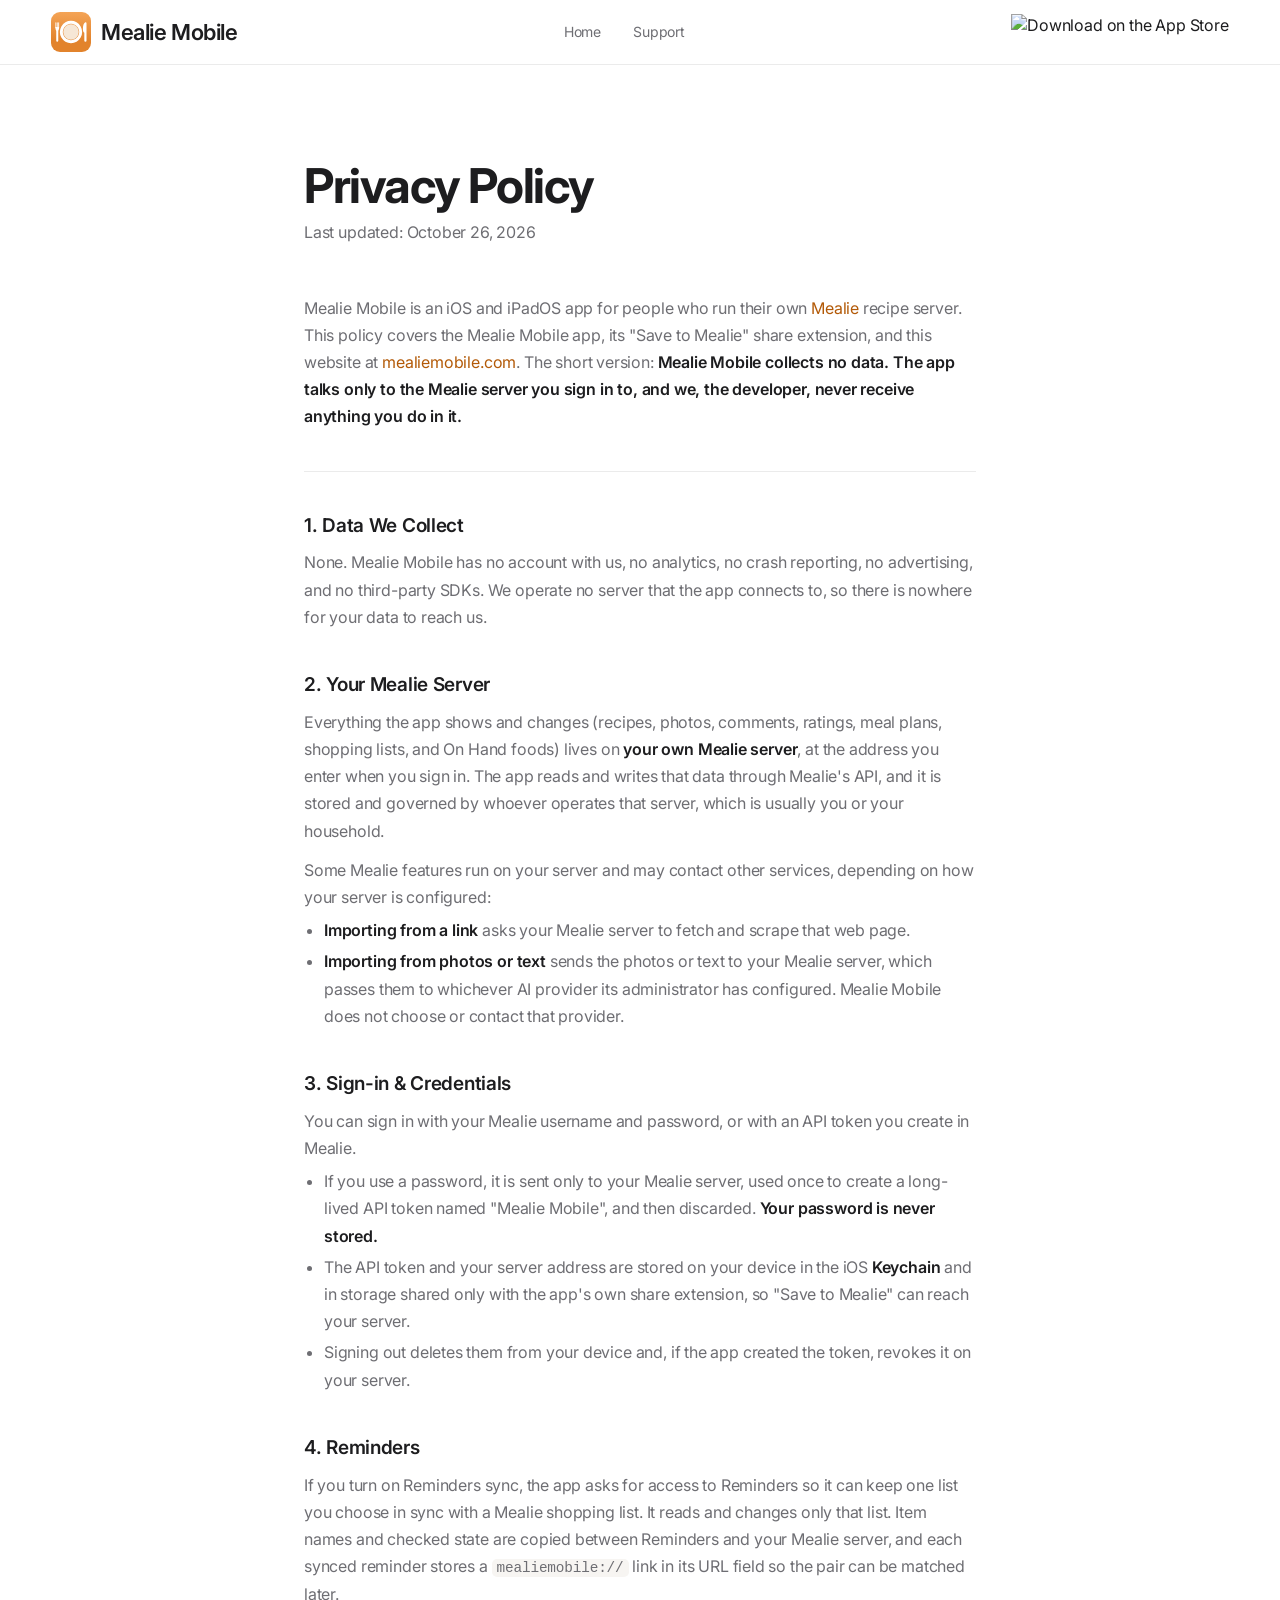
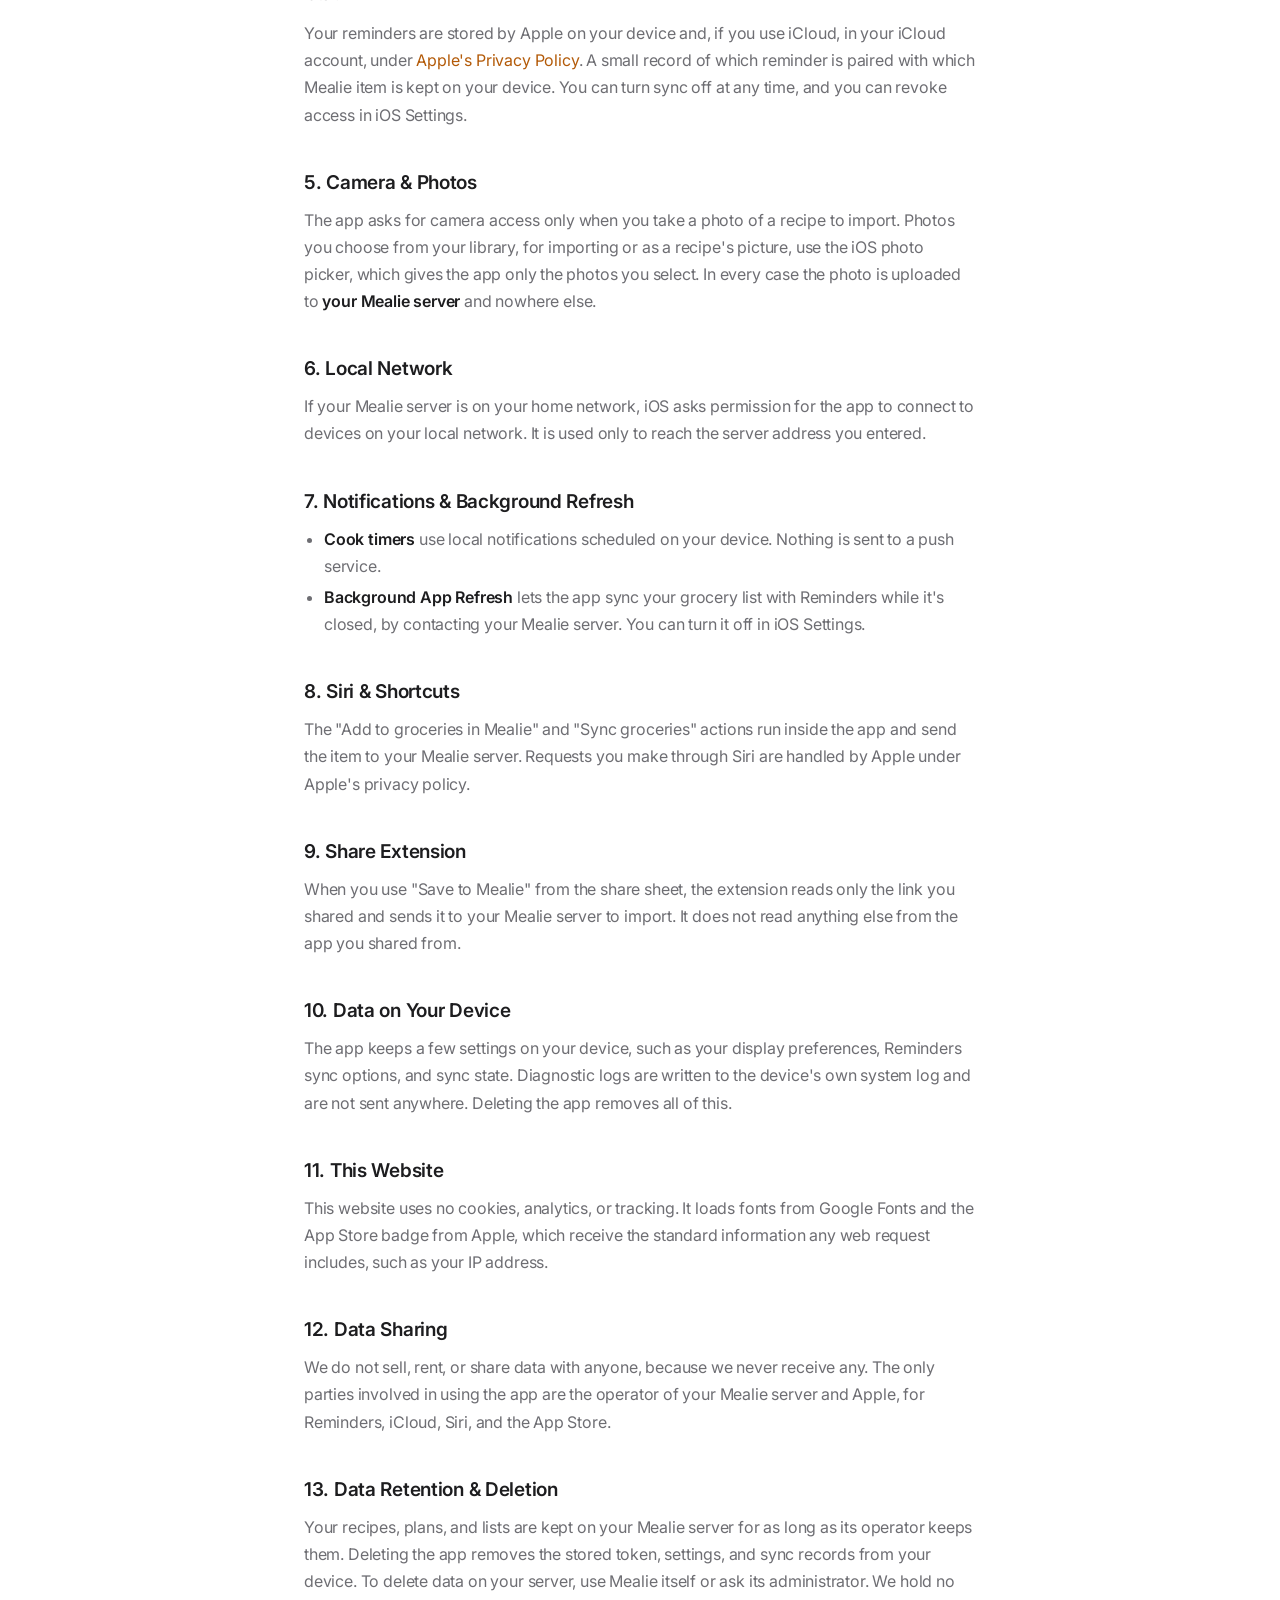
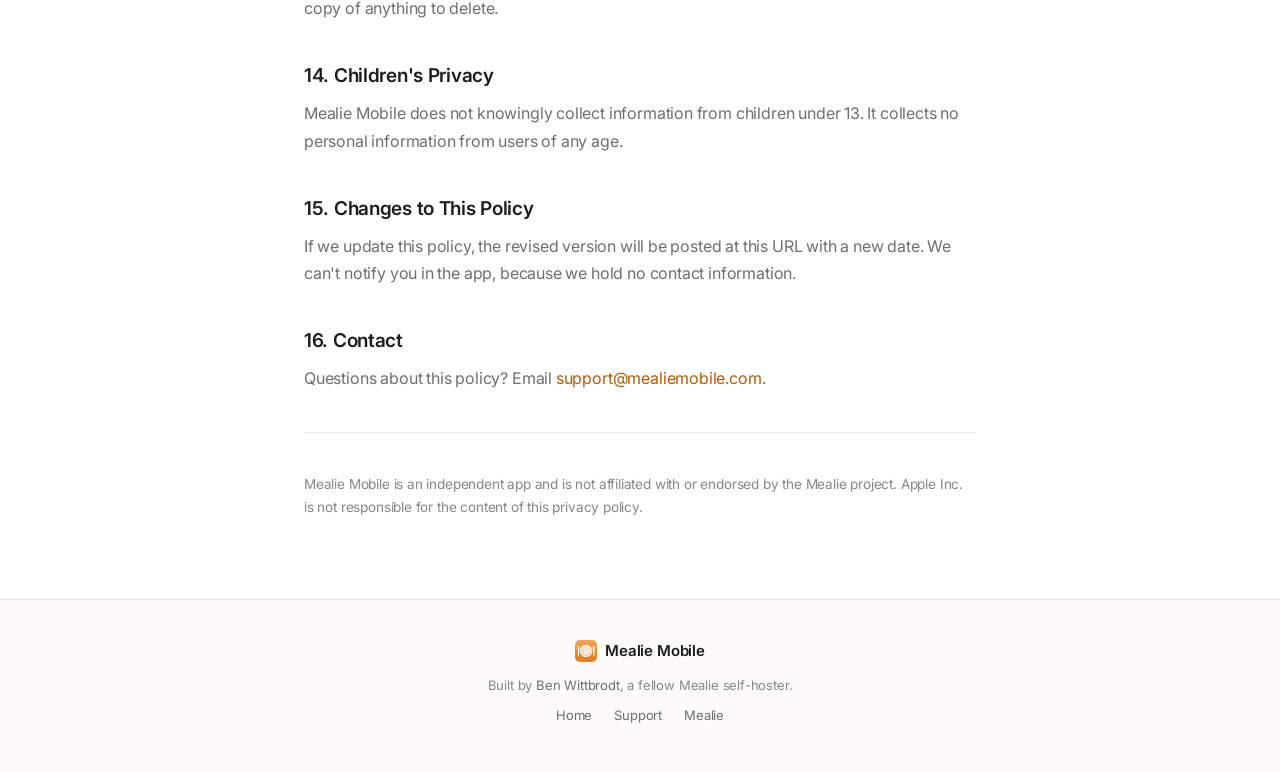
==== privacy.html @ fdcc12df "initial commit" ====
<!DOCTYPE html>
<html lang="en">

<head>
  <meta charset="UTF-8" />
  <meta name="viewport" content="width=device-width, initial-scale=1.0" />
  <title>Privacy Policy — Mealie Mobile</title>
  <meta name="description" content="Mealie Mobile Privacy Policy — how your data is handled." />
  <link rel="icon" href="mealie_icon.svg" type="image/svg+xml" />
  <link rel="icon" href="ios_icon.png" type="image/png" />
  <link rel="apple-touch-icon" href="ios_icon.png" />
  <link rel="preconnect" href="https://fonts.googleapis.com" />
  <link rel="preconnect" href="https://fonts.gstatic.com" crossorigin />
  <link href="https://fonts.googleapis.com/css2?family=Inter:wght@300;400;500;600;700&display=swap" rel="stylesheet" />
  <link rel="stylesheet" href="style.css" />
</head>

<body>

  <!-- NAV -->
  <nav>
    <div class="container nav-inner">
      <a class="logo" href="index.html">
        <img src="mealie_icon.svg" alt="" />
        <span>Mealie Mobile</span>
      </a>
      <div class="nav-links">
        <a href="index.html">Home</a>
        <a href="support.html">Support</a>
      </div>
      <a class="nav-cta" href="index.html#download" aria-label="Download Mealie Mobile on the App Store">
        <img src="https://tools.applemediaservices.com/api/badges/download-on-the-app-store/black/en-us?size=250x83"
          alt="Download on the App Store" />
      </a>
    </div>
  </nav>

  <main>
    <div class="privacy-wrap">
      <h1>Privacy Policy</h1>
      <p class="privacy-meta">Last updated: October 26, 2026</p>

      <p>Mealie Mobile is an iOS and iPadOS app for people who run their own <a href="https://mealie.io"
          target="_blank" rel="noopener">Mealie</a> recipe server. This policy covers the Mealie Mobile app, its
        "Save to Mealie" share extension, and this website at <a href="https://mealiemobile.com">mealiemobile.com</a>. The short version: <strong>Mealie Mobile collects no data.
          The app talks only to the Mealie server you sign in to, and we, the developer, never receive anything you do in
          it.</strong></p>

      <hr class="privacy-divider" />

      <h2>1. Data We Collect</h2>
      <p>None. Mealie Mobile has no account with us, no analytics, no crash reporting, no advertising, and no
        third-party SDKs. We operate no server that the app connects to, so there is nowhere for your data to reach us.
      </p>

      <h2>2. Your Mealie Server</h2>
      <p>Everything the app shows and changes (recipes, photos, comments, ratings, meal plans, shopping lists, and On
        Hand foods) lives on <strong>your own Mealie server</strong>, at the address you enter when you sign in. The
        app reads and writes that data through Mealie's API, and it is stored and governed by whoever operates that
        server, which is usually you or your household.</p>
      <p>Some Mealie features run on your server and may contact other services, depending on how your server is
        configured:</p>
      <ul>
        <li><strong>Importing from a link</strong> asks your Mealie server to fetch and scrape that web page.</li>
        <li><strong>Importing from photos or text</strong> sends the photos or text to your Mealie server, which passes
          them to whichever AI provider its administrator has configured. Mealie Mobile does not choose or contact that
          provider.</li>
      </ul>

      <h2>3. Sign-in &amp; Credentials</h2>
      <p>You can sign in with your Mealie username and password, or with an API token you create in Mealie.</p>
      <ul>
        <li>If you use a password, it is sent only to your Mealie server, used once to create a long-lived API token
          named "Mealie Mobile", and then discarded. <strong>Your password is never stored.</strong></li>
        <li>The API token and your server address are stored on your device in the iOS <strong>Keychain</strong> and in
          storage shared only with the app's own share extension, so "Save to Mealie" can reach your server.</li>
        <li>Signing out deletes them from your device and, if the app created the token, revokes it on your server.</li>
      </ul>

      <h2>4. Reminders</h2>
      <p>If you turn on Reminders sync, the app asks for access to Reminders so it can keep one list you choose in sync
        with a Mealie shopping list. It reads and changes only that list. Item names and checked state are copied between
        Reminders and your Mealie server, and each synced reminder stores a <code>mealiemobile://</code> link in its URL
        field so the pair can be matched later.</p>
      <p>Your reminders are stored by Apple on your device and, if you use iCloud, in your iCloud account, under
        <a href="https://www.apple.com/legal/privacy/" target="_blank" rel="noopener">Apple's Privacy Policy</a>. A
        small record of which reminder is paired with which Mealie item is kept on your device. You can turn sync off
        at any time, and you can revoke access in iOS Settings.</p>

      <h2>5. Camera &amp; Photos</h2>
      <p>The app asks for camera access only when you take a photo of a recipe to import. Photos you choose from your
        library, for importing or as a recipe's picture, use the iOS photo picker, which gives the app only the photos
        you select. In every case the photo is uploaded to <strong>your Mealie server</strong> and nowhere else.</p>

      <h2>6. Local Network</h2>
      <p>If your Mealie server is on your home network, iOS asks permission for the app to connect to devices on your
        local network. It is used only to reach the server address you entered.</p>

      <h2>7. Notifications &amp; Background Refresh</h2>
      <ul>
        <li><strong>Cook timers</strong> use local notifications scheduled on your device. Nothing is sent to a push
          service.</li>
        <li><strong>Background App Refresh</strong> lets the app sync your grocery list with Reminders while it's
          closed, by contacting your Mealie server. You can turn it off in iOS Settings.</li>
      </ul>

      <h2>8. Siri &amp; Shortcuts</h2>
      <p>The "Add to groceries in Mealie" and "Sync groceries" actions run inside the app and send the item to your
        Mealie server. Requests you make through Siri are handled by Apple under Apple's privacy policy.</p>

      <h2>9. Share Extension</h2>
      <p>When you use "Save to Mealie" from the share sheet, the extension reads only the link you shared and sends it
        to your Mealie server to import. It does not read anything else from the app you shared from.</p>

      <h2>10. Data on Your Device</h2>
      <p>The app keeps a few settings on your device, such as your display preferences, Reminders sync options, and sync
        state. Diagnostic logs are written to the device's own system log and are not sent anywhere. Deleting the app
        removes all of this.</p>

      <h2>11. This Website</h2>
      <p>This website uses no cookies, analytics, or tracking. It loads fonts from Google Fonts and the App Store
        badge from Apple, which receive the standard information any web request includes, such as your IP address.</p>

      <h2>12. Data Sharing</h2>
      <p>We do not sell, rent, or share data with anyone, because we never receive any. The only parties involved in
        using the app are the operator of your Mealie server and Apple, for Reminders, iCloud, Siri, and the App Store.
      </p>

      <h2>13. Data Retention &amp; Deletion</h2>
      <p>Your recipes, plans, and lists are kept on your Mealie server for as long as its operator keeps them. Deleting
        the app removes the stored token, settings, and sync records from your device. To delete data on your server,
        use Mealie itself or ask its administrator. We hold no copy of anything to delete.</p>

      <h2>14. Children's Privacy</h2>
      <p>Mealie Mobile does not knowingly collect information from children under 13. It collects no personal
        information from users of any age.</p>

      <h2>15. Changes to This Policy</h2>
      <p>If we update this policy, the revised version will be posted at this URL with a new date. We can't notify
        you in the app, because we hold no contact information.</p>

      <h2>16. Contact</h2>
      <p>Questions about this policy? Email <a href="mailto:support@mealiemobile.com">support@mealiemobile.com</a>.</p>

      <hr class="privacy-divider" />
      <p style="font-size:0.85rem; color: var(--text-3);">Mealie Mobile is an independent app and is not affiliated with
        or endorsed by the Mealie project. Apple Inc. is not responsible for the content of this privacy policy.</p>
    </div>
  </main>

  <footer>
    <div class="container">
      <a class="footer-logo" href="index.html">
        <img src="mealie_icon.svg" alt="" />
        <span>Mealie Mobile</span>
      </a>
      <p>Built by <a href="https://benwittbrodt.com" target="_blank">Ben Wittbrodt</a>, a fellow Mealie self-hoster.</p>
      <div class="footer-links">
        <a href="index.html">Home</a>
        <a href="support.html">Support</a>
        <a href="https://mealie.io" target="_blank" rel="noopener">Mealie</a>
      </div>
    </div>
  </footer>

</body>

</html>
---- style.css ----
:root {
  --bg: #FFFFFF;
  --bg-soft: #F7F5F2;
  --bg-tint: #FCFBF9;
  --panel: #FFFFFF;

  --text: #1D1D1F;
  --text-2: #6E6E73;
  --text-3: #86868B;

  --border: rgba(0, 0, 0, 0.08);
  --border-2: rgba(0, 0, 0, 0.14);

  /* AccentColor from the app's asset catalog */
  --accent: #E58325;
  --accent-hover: #C96A12;
  /* Darker shade for small text on white, where the brand orange is too light to read */
  --accent-text: #B35A08;

  --max-width: 1280px;

  --accent-glow: rgba(229, 131, 37, 0.25);
  --elev-3: 0 20px 60px rgba(50, 30, 15, 0.10), 0 4px 12px rgba(50, 30, 15, 0.04);
}

* {
  margin: 0;
  padding: 0;
  box-sizing: border-box;
}

html {
  scroll-behavior: smooth;
}

body {
  font-family: 'Inter', -apple-system, BlinkMacSystemFont, 'SF Pro Display', 'SF Pro Text', Helvetica, sans-serif;
  background: var(--bg);
  color: var(--text);
  line-height: 1.47;
  letter-spacing: -0.011em;
  -webkit-font-smoothing: antialiased;
  -moz-osx-font-smoothing: grayscale;
}

a {
  color: inherit;
  text-decoration: none;
}

img {
  display: block;
  max-width: 100%;
}

code {
  font-family: ui-monospace, 'SF Mono', Menlo, monospace;
  font-size: 0.9em;
  background: var(--bg-soft);
  padding: 1px 5px;
  border-radius: 5px;
}

.container {
  width: min(92%, var(--max-width));
  margin: 0 auto;
}

/* ── NAV ─────────────────────────────────────────────── */
nav {
  position: sticky;
  top: 0;
  z-index: 100;
  backdrop-filter: saturate(180%) blur(20px);
  -webkit-backdrop-filter: saturate(180%) blur(20px);
  background: rgba(255, 255, 255, 0.72);
  border-bottom: 1px solid var(--border);
}

.nav-inner {
  height: 64px;
  display: flex;
  align-items: center;
  justify-content: space-between;
}

.logo {
  display: flex;
  align-items: center;
  gap: 10px;
  font-weight: 600;
  font-size: 22px;
  letter-spacing: -0.02em;
  color: var(--text);
}

.logo img {
  width: 40px;
  height: 40px;
}

.nav-links {
  display: flex;
  gap: 32px;
  font-size: 14px;
  color: var(--text-2);
}

.nav-links a:hover {
  color: var(--text);
}

.nav-cta img {
  height: 36px;
  transition: opacity 0.2s;
}

.nav-cta:hover img {
  opacity: 0.82;
}

/* ── HERO ────────────────────────────────────────────── */
.hero {
  padding: 96px 0 80px;
  background:
    radial-gradient(ellipse 50% 60% at 80% 40%, rgba(229, 131, 37, 0.10), transparent 70%),
    var(--bg);
}

.hero-grid {
  display: grid;
  grid-template-columns: 1fr 1fr;
  gap: 96px;
  align-items: center;
}

.hero h1 {
  font-size: clamp(48px, 6.6vw, 88px);
  font-weight: 700;
  line-height: 1.02;
  letter-spacing: -0.045em;
  max-width: 760px;
  margin-bottom: 28px;
  color: var(--text);
}

.accent {
  color: var(--accent);
}

.hero-sub {
  font-size: clamp(18px, 1.7vw, 22px);
  color: var(--text-2);
  max-width: 560px;
  margin-bottom: 40px;
  line-height: 1.42;
  letter-spacing: -0.01em;
}

.hero-actions {
  display: flex;
  align-items: center;
  gap: 14px;
  flex-wrap: wrap;
}

.hero-note {
  margin-top: 20px;
  font-size: 14px;
  color: var(--text-3);
}

.btn-primary {
  background: var(--accent);
  color: #fff;
  font-weight: 500;
  font-size: 15px;
  padding: 12px 22px;
  border-radius: 999px;
  transition: background 0.18s;
}

.btn-primary:hover {
  background: var(--accent-hover);
}

.btn-secondary {
  color: var(--accent-text);
  font-weight: 500;
  font-size: 15px;
  padding: 12px 22px;
  border-radius: 999px;
  background: rgba(229, 131, 37, 0.13);
  display: inline-flex;
  align-items: center;
  gap: 8px;
  transition: background 0.18s, color 0.18s;
}

.btn-secondary:hover {
  background: rgba(229, 131, 37, 0.2);
  color: var(--accent-hover);
}

/* Device frame for hero + features
   Aspect ratio matches the iPhone 18 Pro screenshots (1206 × 2622). */
.device-frame {
  --device-ratio: 1206 / 2622;
  position: relative;
  width: 100%;
  max-width: 340px;
  margin: 0 auto;
  background: #0E0E10;
  border-radius: 44px;
  padding: 10px;
  box-shadow:
    0 1px 0 rgba(255, 255, 255, 0.4) inset,
    0 0 0 1px rgba(0, 0, 0, 0.08),
    0 30px 80px rgba(50, 30, 15, 0.22),
    0 10px 30px rgba(50, 30, 15, 0.12);
}

.device-screen {
  position: relative;
  width: 100%;
  aspect-ratio: var(--device-ratio);
  border-radius: 36px;
  overflow: hidden;
  background:
    radial-gradient(ellipse at 50% 0%, rgba(229, 131, 37, 0.18), transparent 60%),
    linear-gradient(180deg, #FCF7F2 0%, #F3E7DA 100%);
}

.device-screen img {
  display: block;
  width: 100%;
  height: auto;
}

/* ── METRICS STRIP ───────────────────────────────────── */
.metrics {
  position: relative;
  overflow: hidden;
  border-top: 1px solid var(--border);
  border-bottom: 1px solid var(--border);
  background: var(--bg-tint);
}

.metrics::before {
  content: '';
  position: absolute;
  inset: 0;
  background:
    radial-gradient(ellipse 60% 100% at 50% 0%, rgba(229, 131, 37, 0.06), transparent 70%);
  pointer-events: none;
}

.metrics-grid {
  position: relative;
  display: grid;
  grid-template-columns: repeat(3, 1fr);
  padding: 56px 0;
  gap: 0;
}

.metric {
  position: relative;
  display: flex;
  flex-direction: column;
  align-items: center;
  text-align: center;
  padding: 8px 24px;
}

.metric+.metric::before {
  content: '';
  position: absolute;
  left: 0;
  top: 12%;
  bottom: 12%;
  width: 1px;
  background: var(--border);
}

.metric-icon {
  width: 64px;
  height: 64px;
  margin-bottom: 16px;
  display: flex;
  align-items: center;
  justify-content: center;
  border-radius: 18px;
  color: var(--accent);
  background: rgba(229, 131, 37, 0.10);
}

.metric-icon svg {
  width: 32px;
  height: 32px;
}

.metric-value {
  display: block;
  font-size: 28px;
  font-weight: 700;
  letter-spacing: -0.025em;
  margin-bottom: 6px;
  color: var(--text);
}

.metric-label {
  display: block;
  font-size: 14px;
  color: var(--text-2);
  max-width: 240px;
}

/* ── FEATURE SECTIONS ────────────────────────────────── */
.feature {
  padding: 120px 0;
}

.feature.alt {
  background: var(--bg-soft);
}

.feature-grid {
  display: grid;
  grid-template-columns: 1fr 1fr;
  gap: 96px;
  align-items: center;
}

.feature-grid.reverse> :first-child {
  order: 2;
}

.eyebrow {
  color: var(--accent-text);
  font-size: 13px;
  font-weight: 600;
  letter-spacing: 0.12em;
  text-transform: uppercase;
  margin-bottom: 18px;
}

.feature-callout {
  margin-top: 28px;
  padding: 16px 18px;
  background: rgba(229, 131, 37, 0.07);
  border: 1px solid rgba(229, 131, 37, 0.22);
  border-radius: 14px;
  display: flex;
  gap: 12px;
  align-items: flex-start;
  max-width: 520px;
}

.feature-callout .fc-icon {
  flex-shrink: 0;
  width: 22px;
  height: 22px;
  border-radius: 50%;
  background: var(--accent);
  color: #fff;
  display: flex;
  align-items: center;
  justify-content: center;
  margin-top: 1px;
}

.feature-callout .fc-icon svg {
  width: 14px;
  height: 14px;
}

.feature-callout p {
  font-size: 15px;
  line-height: 1.45;
  color: var(--text-2);
  margin: 0;
  max-width: none;
}

.feature-callout strong {
  color: var(--text);
  font-weight: 600;
}

.feature h2 {
  font-size: clamp(36px, 4.6vw, 56px);
  font-weight: 700;
  line-height: 1.05;
  letter-spacing: -0.035em;
  margin-bottom: 22px;
  color: var(--text);
}

.feature p {
  font-size: 19px;
  color: var(--text-2);
  max-width: 520px;
  line-height: 1.5;
  letter-spacing: -0.011em;
}

.feature p+p {
  margin-top: 16px;
}

.feature-list {
  list-style: none;
  margin-top: 24px;
  display: grid;
  gap: 10px;
  max-width: 520px;
}

.feature-list li {
  position: relative;
  padding-left: 28px;
  font-size: 16px;
  color: var(--text-2);
  line-height: 1.45;
}

.feature-list li::before {
  content: '';
  position: absolute;
  left: 2px;
  top: 4px;
  width: 16px;
  height: 16px;
  border-radius: 50%;
  background: rgba(229, 131, 37, 0.15) url("data:image/svg+xml,%3Csvg xmlns='http://www.w3.org/2000/svg' viewBox='0 0 24 24' fill='none' stroke='%23C96A12' stroke-width='3.2' stroke-linecap='round' stroke-linejoin='round'%3E%3Cpath d='M6 12.5l4 4 8-9'/%3E%3C/svg%3E") center / 10px no-repeat;
}

.feature-list strong {
  color: var(--text);
  font-weight: 600;
}

/* ── PREMIUM (apple.com-style halo block) ────────────── */
.premium {
  padding: 160px 0;
  text-align: center;
  background:
    radial-gradient(ellipse 60% 60% at 50% 40%, rgba(229, 131, 37, 0.10), transparent 65%),
    var(--bg);
  border-top: 1px solid var(--border);
  border-bottom: 1px solid var(--border);
}

.premium .eyebrow {
  display: inline-block;
}

.premium h2 {
  font-size: clamp(40px, 5.4vw, 72px);
  font-weight: 700;
  line-height: 1.04;
  letter-spacing: -0.04em;
  max-width: 900px;
  margin: 0 auto 22px;
}

.premium p {
  max-width: 640px;
  margin: 0 auto;
  color: var(--text-2);
  font-size: 19px;
  line-height: 1.5;
}

/* ── RENDERED SYNC VISUAL ────────────────────────────── */
.sync-visual {
  display: flex;
  align-items: center;
  justify-content: center;
  gap: 20px;
  margin: 0 auto 64px;
}

.sync-card {
  width: 230px;
  background: #FFFFFF;
  border: 1px solid var(--border);
  border-radius: 22px;
  padding: 18px 18px 14px;
  text-align: left;
  box-shadow: var(--elev-3);
}

.sync-card-head {
  display: flex;
  align-items: center;
  gap: 10px;
  font-size: 15px;
  font-weight: 600;
  margin-bottom: 12px;
}

.sync-card-head img,
.sync-card-head .rem-icon {
  width: 28px;
  height: 28px;
  border-radius: 7px;
  flex-shrink: 0;
}

.rem-icon {
  background: #FFFFFF;
  border: 1px solid var(--border);
  display: flex;
  flex-direction: column;
  justify-content: center;
  gap: 3px;
  padding: 0 5px;
}

.rem-icon i {
  display: flex;
  align-items: center;
  gap: 3px;
}

.rem-icon i::before {
  content: '';
  width: 5px;
  height: 5px;
  border-radius: 50%;
  background: var(--c);
}

.rem-icon i::after {
  content: '';
  flex: 1;
  height: 1.5px;
  background: rgba(0, 0, 0, 0.18);
}

.sync-row {
  display: flex;
  align-items: center;
  gap: 10px;
  padding: 8px 0;
  font-size: 14px;
  color: var(--text);
  border-top: 1px solid var(--border);
}

.sync-row .tick {
  width: 18px;
  height: 18px;
  border-radius: 50%;
  border: 1.5px solid var(--border-2);
  flex-shrink: 0;
}

.sync-row.done {
  color: var(--text-3);
}

.sync-row.done .tick {
  border-color: var(--accent);
  background: var(--accent) url("data:image/svg+xml,%3Csvg xmlns='http://www.w3.org/2000/svg' viewBox='0 0 24 24' fill='none' stroke='white' stroke-width='3.4' stroke-linecap='round' stroke-linejoin='round'%3E%3Cpath d='M6 12.5l4 4 8-9'/%3E%3C/svg%3E") center / 11px no-repeat;
}

.sync-card.reminders .sync-row.done .tick {
  border-color: #FF9500;
  background-color: #FF9500;
}

.sync-arrows {
  display: flex;
  flex-direction: column;
  align-items: center;
  gap: 6px;
  color: var(--accent);
}

.sync-arrows svg {
  width: 44px;
  height: 44px;
  animation: syncSpin 6s linear infinite;
}

.sync-arrows span {
  font-size: 11px;
  font-weight: 600;
  letter-spacing: 0.1em;
  text-transform: uppercase;
  color: var(--accent-text);
}

@keyframes syncSpin {
  to {
    transform: rotate(360deg);
  }
}

@media (prefers-reduced-motion: reduce) {
  .sync-arrows svg {
    animation: none;
  }
}

.fact-grid {
  display: grid;
  grid-template-columns: repeat(3, 1fr);
  gap: 20px;
  max-width: 980px;
  margin: 56px auto 0;
  text-align: left;
}

.fact {
  background: #FFFFFF;
  border: 1px solid var(--border);
  border-radius: 18px;
  padding: 22px 22px 20px;
}

.fact h3 {
  font-size: 17px;
  font-weight: 600;
  letter-spacing: -0.015em;
  margin-bottom: 6px;
}

.premium .fact p {
  font-size: 15px;
  line-height: 1.5;
  margin: 0;
}

/* ── MORE FEATURES GRID ──────────────────────────────── */
.more {
  padding: 120px 0;
}

.more-head {
  text-align: center;
  margin-bottom: 56px;
}

.more-head h2 {
  font-size: clamp(36px, 4.6vw, 56px);
  font-weight: 700;
  line-height: 1.05;
  letter-spacing: -0.035em;
}

.card-grid {
  display: grid;
  grid-template-columns: repeat(3, 1fr);
  gap: 20px;
}

.card {
  background: var(--bg);
  border: 1px solid var(--border);
  border-radius: 22px;
  padding: 28px 26px;
}

.card-icon {
  width: 44px;
  height: 44px;
  border-radius: 12px;
  background: rgba(229, 131, 37, 0.10);
  color: var(--accent);
  display: flex;
  align-items: center;
  justify-content: center;
  margin-bottom: 18px;
}

.card-icon svg {
  width: 24px;
  height: 24px;
}

.card h3 {
  font-size: 19px;
  font-weight: 600;
  letter-spacing: -0.02em;
  margin-bottom: 8px;
}

.card p {
  font-size: 15px;
  color: var(--text-2);
  line-height: 1.5;
}

/* ── CTA ─────────────────────────────────────────────── */
.cta {
  padding: 140px 0;
  text-align: center;
}

.cta h2 {
  font-size: clamp(36px, 5vw, 60px);
  font-weight: 700;
  line-height: 1.05;
  letter-spacing: -0.035em;
  max-width: 880px;
  margin: 0 auto 22px;
}

.cta p {
  color: var(--text-2);
  font-size: 19px;
  margin-bottom: 36px;
}

.cta-actions {
  display: inline-flex;
  align-items: center;
  gap: 16px;
  flex-wrap: wrap;
  justify-content: center;
}

.app-store-badge img {
  height: 54px;
  transition: opacity 0.2s;
}

.app-store-badge:hover img {
  opacity: 0.85;
}

/* ── FOOTER ──────────────────────────────────────────── */
footer {
  border-top: 1px solid var(--border);
  padding: 40px 0 48px;
  text-align: center;
  color: var(--text-3);
  font-size: 13px;
  background: var(--bg-tint);
}

.footer-logo {
  display: inline-flex;
  align-items: center;
  gap: 8px;
  color: var(--text);
  font-weight: 600;
  font-size: 15px;
  margin-bottom: 14px;
}

.footer-logo img {
  width: 22px;
  height: 22px;
}

footer a {
  color: var(--text-2);
}

footer a:hover {
  color: var(--text);
  text-decoration: underline;
  text-underline-offset: 3px;
}

.footer-links {
  display: flex;
  justify-content: center;
  flex-wrap: wrap;
  gap: 22px;
  margin-top: 10px;
}

.footer-legal {
  max-width: 560px;
  margin: 18px auto 0;
  font-size: 12px;
  line-height: 1.5;
}

/* ── DOCUMENT PAGES (privacy, support) ───────────────── */
.privacy-wrap {
  max-width: 720px;
  margin: 0 auto;
  padding: 96px 24px 80px;
}

.privacy-wrap h1 {
  font-size: clamp(36px, 4vw, 48px);
  font-weight: 700;
  letter-spacing: -0.03em;
  line-height: 1.05;
  margin-bottom: 8px;
  color: var(--text);
}

.privacy-meta {
  color: var(--text-3);
  font-size: 14px;
  margin-bottom: 48px;
}

.privacy-wrap h2 {
  font-size: 19px;
  font-weight: 600;
  letter-spacing: -0.015em;
  color: var(--text);
  margin: 40px 0 10px;
}

.privacy-wrap p,
.privacy-wrap li {
  color: var(--text-2);
  font-size: 16px;
  line-height: 1.7;
}

.privacy-wrap p+p {
  margin-top: 12px;
}

.privacy-wrap strong {
  color: var(--text);
  font-weight: 600;
}

.privacy-wrap ul,
.privacy-wrap ol {
  padding-left: 20px;
  margin-top: 6px;
}

.privacy-wrap ul li,
.privacy-wrap ol li {
  margin-bottom: 4px;
}

.privacy-wrap a {
  color: var(--accent-text);
  text-decoration: none;
}

.privacy-wrap a:hover {
  text-decoration: underline;
  text-underline-offset: 3px;
}

.privacy-divider {
  border: none;
  border-top: 1px solid var(--border);
  margin: 40px 0;
}

.contact-card {
  margin: 8px 0 8px;
  padding: 22px 24px;
  border-radius: 18px;
  background: rgba(229, 131, 37, 0.07);
  border: 1px solid rgba(229, 131, 37, 0.22);
}

.contact-card p {
  margin: 0;
}

.contact-card .btn-primary {
  display: inline-block;
  margin-top: 14px;
  color: #fff;
}

.privacy-wrap .contact-card .btn-primary:hover {
  text-decoration: none;
}

details.faq {
  border-top: 1px solid var(--border);
  padding: 16px 0;
}

details.faq:last-of-type {
  border-bottom: 1px solid var(--border);
}

details.faq summary {
  cursor: pointer;
  list-style: none;
  display: flex;
  justify-content: space-between;
  align-items: center;
  gap: 16px;
  font-size: 17px;
  font-weight: 600;
  letter-spacing: -0.015em;
  color: var(--text);
}

details.faq summary::-webkit-details-marker {
  display: none;
}

details.faq summary::after {
  content: '+';
  flex-shrink: 0;
  font-size: 22px;
  font-weight: 400;
  color: var(--accent);
  transition: transform 0.2s;
}

details.faq[open] summary::after {
  transform: rotate(45deg);
}

details.faq>div {
  padding-top: 10px;
}

/* ── RESPONSIVE ──────────────────────────────────────── */
@media (max-width: 1000px) {
  .hero {
    padding: 64px 0 56px;
  }

  .hero-grid {
    grid-template-columns: 1fr;
    gap: 56px;
  }

  .feature {
    padding: 80px 0;
  }

  .feature-grid {
    grid-template-columns: 1fr;
    gap: 56px;
  }

  .feature-grid.reverse> :first-child {
    order: 0;
  }

  .metrics-grid {
    grid-template-columns: 1fr;
    gap: 28px;
    padding: 36px 0;
  }

  .metric+.metric::before {
    display: none;
  }

  .metric {
    padding: 4px 16px;
  }

  .nav-links {
    display: none;
  }

  .premium {
    padding: 100px 0;
  }

  .fact-grid,
  .card-grid {
    grid-template-columns: 1fr 1fr;
  }

  .more {
    padding: 80px 0;
  }

  .cta {
    padding: 100px 0;
  }
}

@media (max-width: 640px) {
  .hero h1 {
    letter-spacing: -0.035em;
  }

  .hero-actions {
    gap: 6px;
  }

  .device-frame {
    max-width: 280px;
  }

  .sync-visual {
    flex-direction: column;
    gap: 14px;
  }

  .sync-arrows svg {
    transform: rotate(90deg);
  }

  .fact-grid,
  .card-grid {
    grid-template-columns: 1fr;
  }

  .nav-cta img {
    height: 32px;
  }

  .logo {
    font-size: 19px;
  }

  .logo img {
    width: 34px;
    height: 34px;
  }

  .privacy-wrap {
    padding: 64px 16px 64px;
  }
}
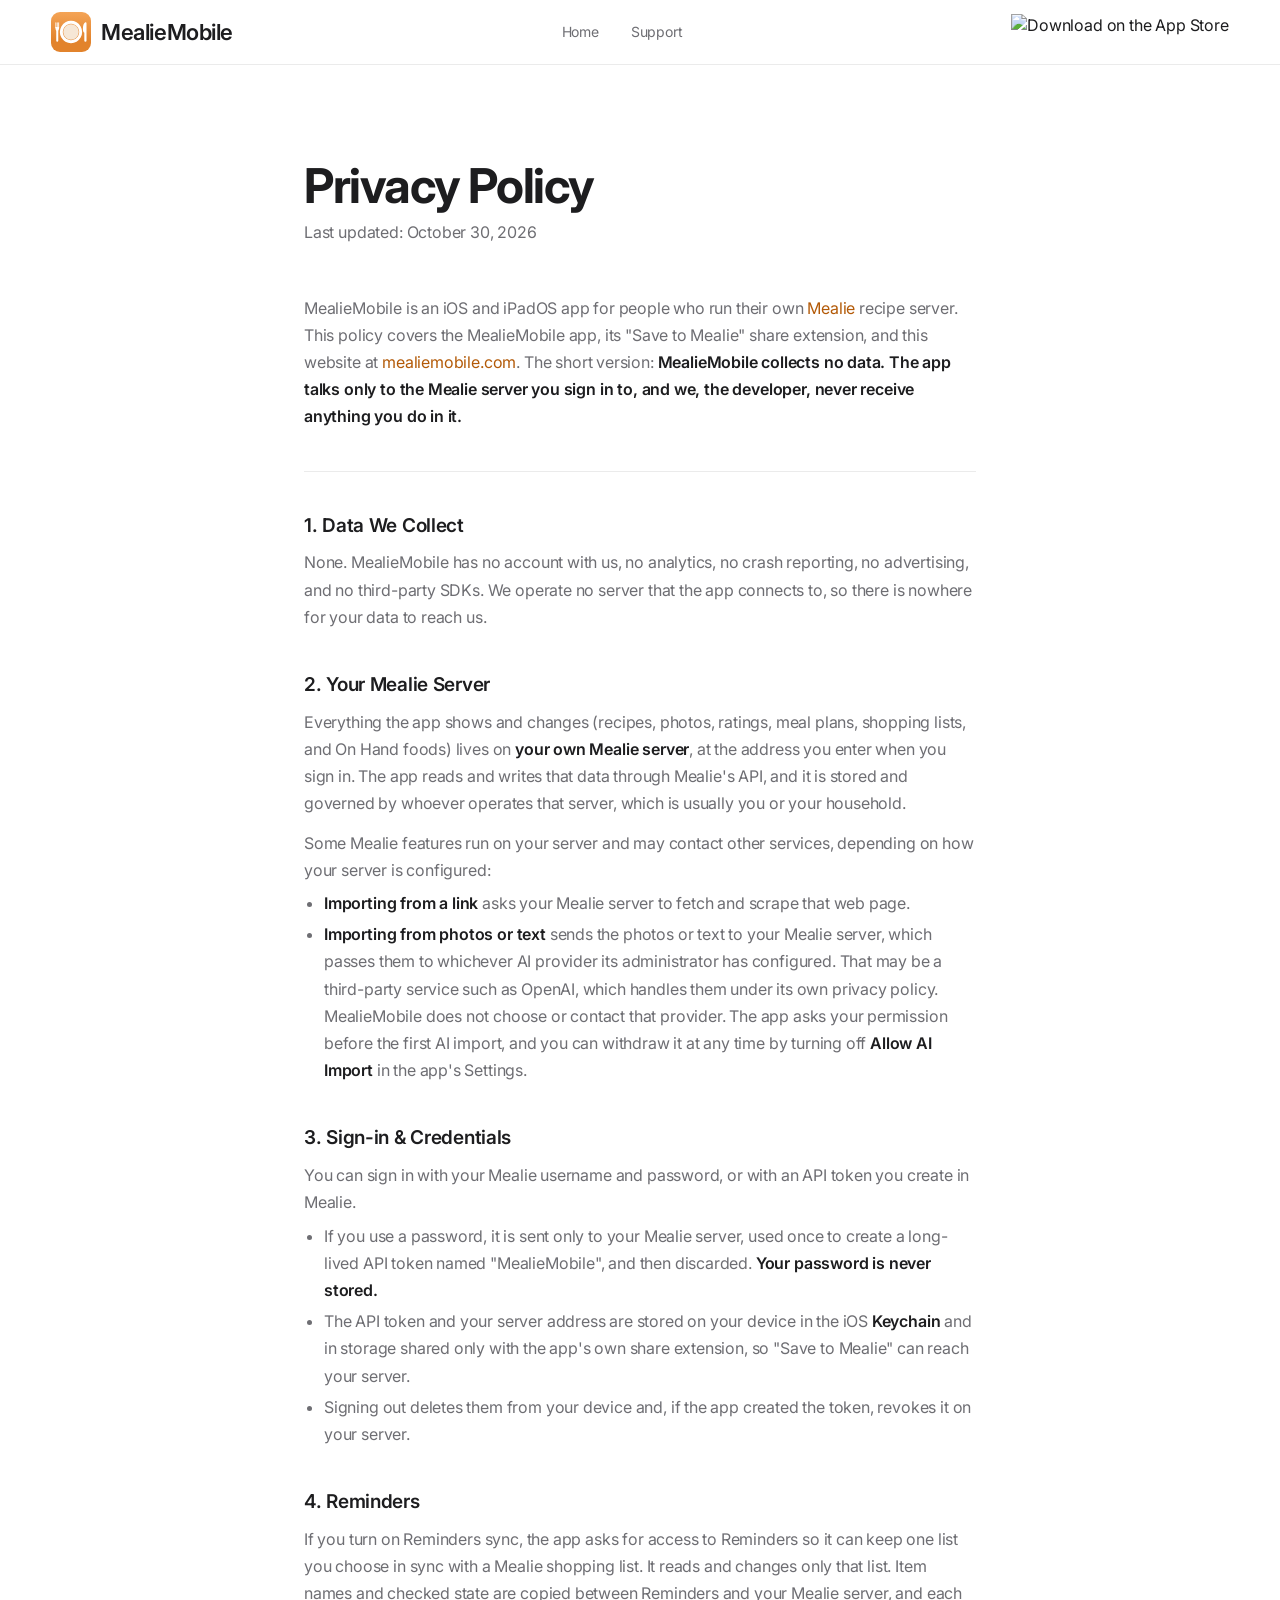
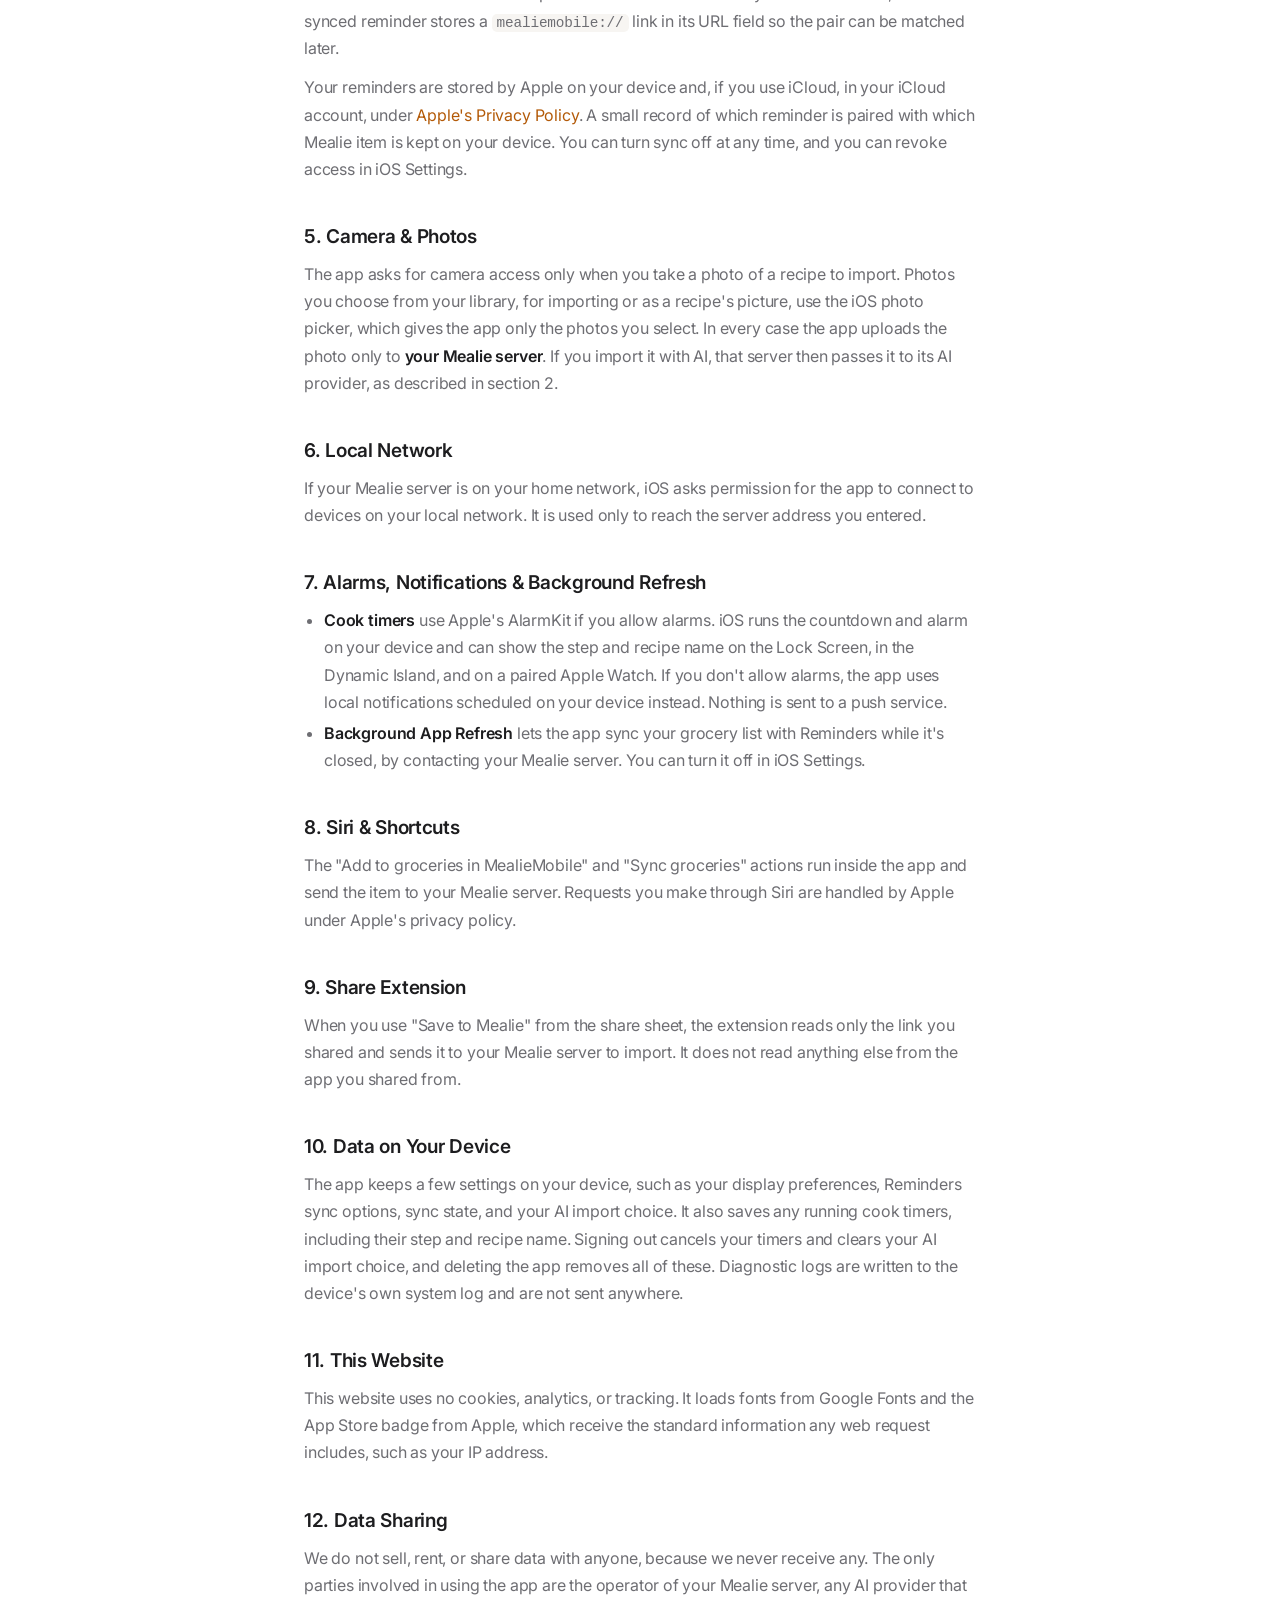
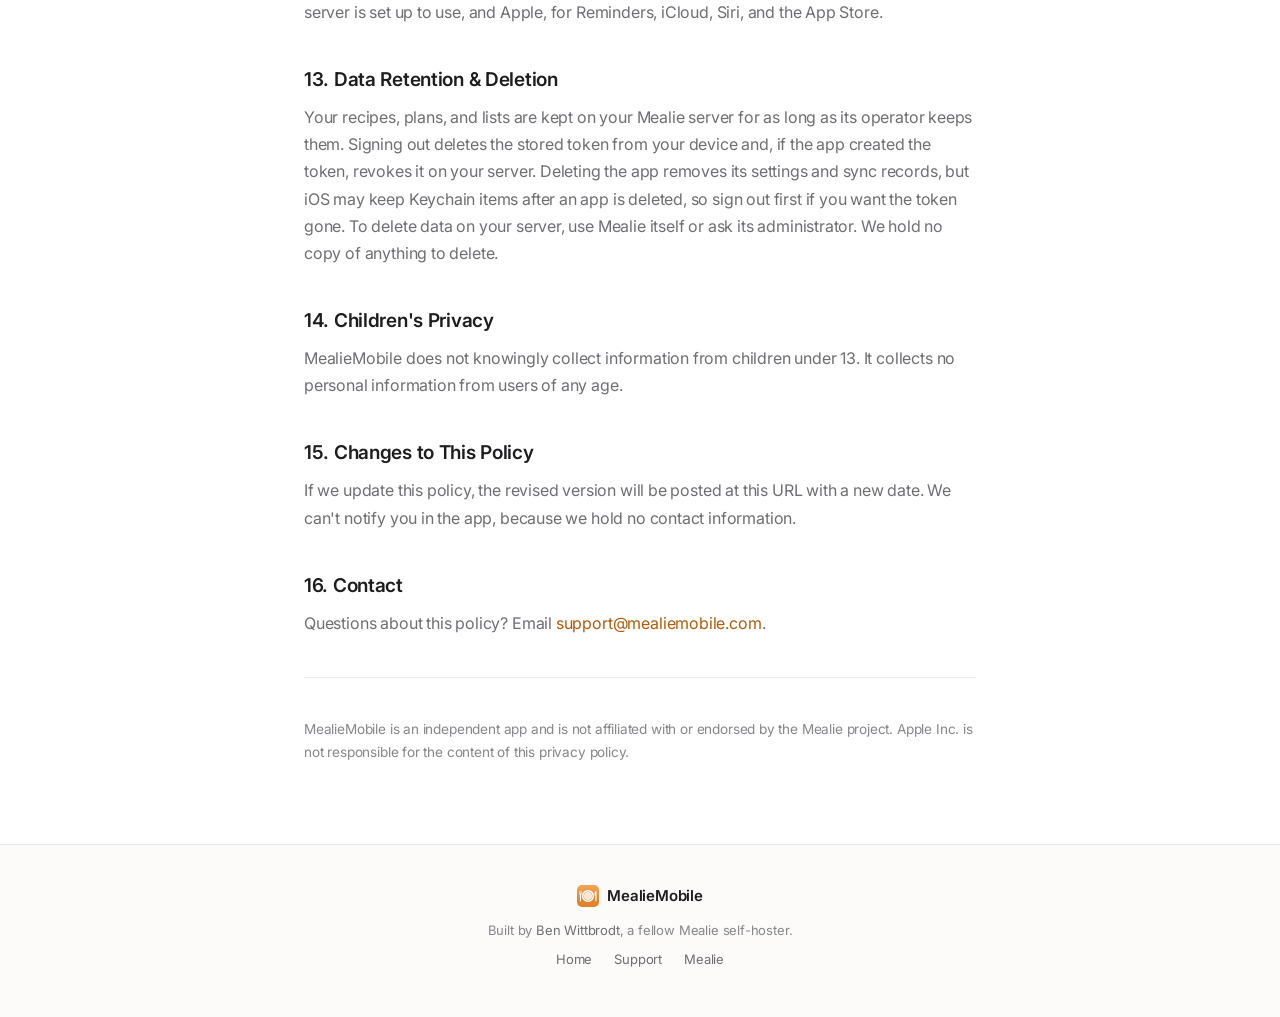
==== commit 97286393: "updates" ====
--- a/privacy.html
+++ b/privacy.html
@@ -4,8 +4,8 @@
 <head>
   <meta charset="UTF-8" />
   <meta name="viewport" content="width=device-width, initial-scale=1.0" />
-  <title>Privacy Policy — Mealie Mobile</title>
-  <meta name="description" content="Mealie Mobile Privacy Policy — how your data is handled." />
+  <title>Privacy Policy — MealieMobile</title>
+  <meta name="description" content="MealieMobile Privacy Policy — how your data is handled." />
   <link rel="icon" href="mealie_icon.svg" type="image/svg+xml" />
   <link rel="icon" href="ios_icon.png" type="image/png" />
   <link rel="apple-touch-icon" href="ios_icon.png" />
@@ -22,13 +22,13 @@
     <div class="container nav-inner">
       <a class="logo" href="index.html">
         <img src="mealie_icon.svg" alt="" />
-        <span>Mealie Mobile</span>
+        <span>MealieMobile</span>
       </a>
       <div class="nav-links">
         <a href="index.html">Home</a>
         <a href="support.html">Support</a>
       </div>
-      <a class="nav-cta" href="index.html#download" aria-label="Download Mealie Mobile on the App Store">
+      <a class="nav-cta" href="index.html#download" aria-label="Download MealieMobile on the App Store">
         <img src="https://tools.applemediaservices.com/api/badges/download-on-the-app-store/black/en-us?size=250x83"
           alt="Download on the App Store" />
       </a>
@@ -38,23 +38,23 @@
   <main>
     <div class="privacy-wrap">
       <h1>Privacy Policy</h1>
-      <p class="privacy-meta">Last updated: October 26, 2026</p>
+      <p class="privacy-meta">Last updated: October 30, 2026</p>
 
-      <p>Mealie Mobile is an iOS and iPadOS app for people who run their own <a href="https://mealie.io"
-          target="_blank" rel="noopener">Mealie</a> recipe server. This policy covers the Mealie Mobile app, its
-        "Save to Mealie" share extension, and this website at <a href="https://mealiemobile.com">mealiemobile.com</a>. The short version: <strong>Mealie Mobile collects no data.
+      <p>MealieMobile is an iOS and iPadOS app for people who run their own <a href="https://mealie.io"
+          target="_blank" rel="noopener">Mealie</a> recipe server. This policy covers the MealieMobile app, its
+        "Save to Mealie" share extension, and this website at <a href="https://mealiemobile.com">mealiemobile.com</a>. The short version: <strong>MealieMobile collects no data.
           The app talks only to the Mealie server you sign in to, and we, the developer, never receive anything you do in
           it.</strong></p>
 
       <hr class="privacy-divider" />
 
       <h2>1. Data We Collect</h2>
-      <p>None. Mealie Mobile has no account with us, no analytics, no crash reporting, no advertising, and no
+      <p>None. MealieMobile has no account with us, no analytics, no crash reporting, no advertising, and no
         third-party SDKs. We operate no server that the app connects to, so there is nowhere for your data to reach us.
       </p>
 
       <h2>2. Your Mealie Server</h2>
-      <p>Everything the app shows and changes (recipes, photos, comments, ratings, meal plans, shopping lists, and On
+      <p>Everything the app shows and changes (recipes, photos, ratings, meal plans, shopping lists, and On
         Hand foods) lives on <strong>your own Mealie server</strong>, at the address you enter when you sign in. The
         app reads and writes that data through Mealie's API, and it is stored and governed by whoever operates that
         server, which is usually you or your household.</p>
@@ -63,15 +63,17 @@
       <ul>
         <li><strong>Importing from a link</strong> asks your Mealie server to fetch and scrape that web page.</li>
         <li><strong>Importing from photos or text</strong> sends the photos or text to your Mealie server, which passes
-          them to whichever AI provider its administrator has configured. Mealie Mobile does not choose or contact that
-          provider.</li>
+          them to whichever AI provider its administrator has configured. That may be a third-party service such as
+          OpenAI, which handles them under its own privacy policy. MealieMobile does not choose or contact that
+          provider. The app asks your permission before the first AI import, and you can withdraw it at any time by
+          turning off <strong>Allow AI Import</strong> in the app's Settings.</li>
       </ul>
 
       <h2>3. Sign-in &amp; Credentials</h2>
       <p>You can sign in with your Mealie username and password, or with an API token you create in Mealie.</p>
       <ul>
         <li>If you use a password, it is sent only to your Mealie server, used once to create a long-lived API token
-          named "Mealie Mobile", and then discarded. <strong>Your password is never stored.</strong></li>
+          named "MealieMobile", and then discarded. <strong>Your password is never stored.</strong></li>
         <li>The API token and your server address are stored on your device in the iOS <strong>Keychain</strong> and in
           storage shared only with the app's own share extension, so "Save to Mealie" can reach your server.</li>
         <li>Signing out deletes them from your device and, if the app created the token, revokes it on your server.</li>
@@ -90,22 +92,25 @@
       <h2>5. Camera &amp; Photos</h2>
       <p>The app asks for camera access only when you take a photo of a recipe to import. Photos you choose from your
         library, for importing or as a recipe's picture, use the iOS photo picker, which gives the app only the photos
-        you select. In every case the photo is uploaded to <strong>your Mealie server</strong> and nowhere else.</p>
+        you select. In every case the app uploads the photo only to <strong>your Mealie server</strong>. If you import it with AI,
+        that server then passes it to its AI provider, as described in section 2.</p>
 
       <h2>6. Local Network</h2>
       <p>If your Mealie server is on your home network, iOS asks permission for the app to connect to devices on your
         local network. It is used only to reach the server address you entered.</p>
 
-      <h2>7. Notifications &amp; Background Refresh</h2>
+      <h2>7. Alarms, Notifications &amp; Background Refresh</h2>
       <ul>
-        <li><strong>Cook timers</strong> use local notifications scheduled on your device. Nothing is sent to a push
-          service.</li>
+        <li><strong>Cook timers</strong> use Apple's AlarmKit if you allow alarms. iOS runs the countdown and alarm on
+          your device and can show the step and recipe name on the Lock Screen, in the Dynamic Island, and on a paired
+          Apple Watch. If you don't allow alarms, the app uses local notifications scheduled on your device instead.
+          Nothing is sent to a push service.</li>
         <li><strong>Background App Refresh</strong> lets the app sync your grocery list with Reminders while it's
           closed, by contacting your Mealie server. You can turn it off in iOS Settings.</li>
       </ul>
 
       <h2>8. Siri &amp; Shortcuts</h2>
-      <p>The "Add to groceries in Mealie" and "Sync groceries" actions run inside the app and send the item to your
+      <p>The "Add to groceries in MealieMobile" and "Sync groceries" actions run inside the app and send the item to your
         Mealie server. Requests you make through Siri are handled by Apple under Apple's privacy policy.</p>
 
       <h2>9. Share Extension</h2>
@@ -113,9 +118,10 @@
         to your Mealie server to import. It does not read anything else from the app you shared from.</p>
 
       <h2>10. Data on Your Device</h2>
-      <p>The app keeps a few settings on your device, such as your display preferences, Reminders sync options, and sync
-        state. Diagnostic logs are written to the device's own system log and are not sent anywhere. Deleting the app
-        removes all of this.</p>
+      <p>The app keeps a few settings on your device, such as your display preferences, Reminders sync options, sync
+        state, and your AI import choice. It also saves any running cook timers, including their step and recipe name.
+        Signing out cancels your timers and clears your AI import choice, and deleting the app removes all of these.
+        Diagnostic logs are written to the device's own system log and are not sent anywhere.</p>
 
       <h2>11. This Website</h2>
       <p>This website uses no cookies, analytics, or tracking. It loads fonts from Google Fonts and the App Store
@@ -123,16 +129,18 @@
 
       <h2>12. Data Sharing</h2>
       <p>We do not sell, rent, or share data with anyone, because we never receive any. The only parties involved in
-        using the app are the operator of your Mealie server and Apple, for Reminders, iCloud, Siri, and the App Store.
-      </p>
+        using the app are the operator of your Mealie server, any AI provider that server is set up to use, and Apple,
+        for Reminders, iCloud, Siri, and the App Store.</p>
 
       <h2>13. Data Retention &amp; Deletion</h2>
-      <p>Your recipes, plans, and lists are kept on your Mealie server for as long as its operator keeps them. Deleting
-        the app removes the stored token, settings, and sync records from your device. To delete data on your server,
-        use Mealie itself or ask its administrator. We hold no copy of anything to delete.</p>
+      <p>Your recipes, plans, and lists are kept on your Mealie server for as long as its operator keeps them. Signing
+        out deletes the stored token from your device and, if the app created the token, revokes it on your server.
+        Deleting the app removes its settings and sync records, but iOS may keep Keychain items after an app is deleted,
+        so sign out first if you want the token gone. To delete data on your server, use Mealie itself or ask its
+        administrator. We hold no copy of anything to delete.</p>
 
       <h2>14. Children's Privacy</h2>
-      <p>Mealie Mobile does not knowingly collect information from children under 13. It collects no personal
+      <p>MealieMobile does not knowingly collect information from children under 13. It collects no personal
         information from users of any age.</p>
 
       <h2>15. Changes to This Policy</h2>
@@ -143,7 +151,7 @@
       <p>Questions about this policy? Email <a href="mailto:support@mealiemobile.com">support@mealiemobile.com</a>.</p>
 
       <hr class="privacy-divider" />
-      <p style="font-size:0.85rem; color: var(--text-3);">Mealie Mobile is an independent app and is not affiliated with
+      <p style="font-size:0.85rem; color: var(--text-3);">MealieMobile is an independent app and is not affiliated with
         or endorsed by the Mealie project. Apple Inc. is not responsible for the content of this privacy policy.</p>
     </div>
   </main>
@@ -152,7 +160,7 @@
     <div class="container">
       <a class="footer-logo" href="index.html">
         <img src="mealie_icon.svg" alt="" />
-        <span>Mealie Mobile</span>
+        <span>MealieMobile</span>
       </a>
       <p>Built by <a href="https://benwittbrodt.com" target="_blank">Ben Wittbrodt</a>, a fellow Mealie self-hoster.</p>
       <div class="footer-links">
--- a/style.css
+++ b/style.css
@@ -595,7 +595,7 @@
 
 @keyframes syncSpin {
   to {
-    transform: rotate(360deg);
+    transform: rotate(-360deg);
   }
 }
 
@@ -1023,4 +1023,4 @@
   .privacy-wrap {
     padding: 64px 16px 64px;
   }
-}
+}
